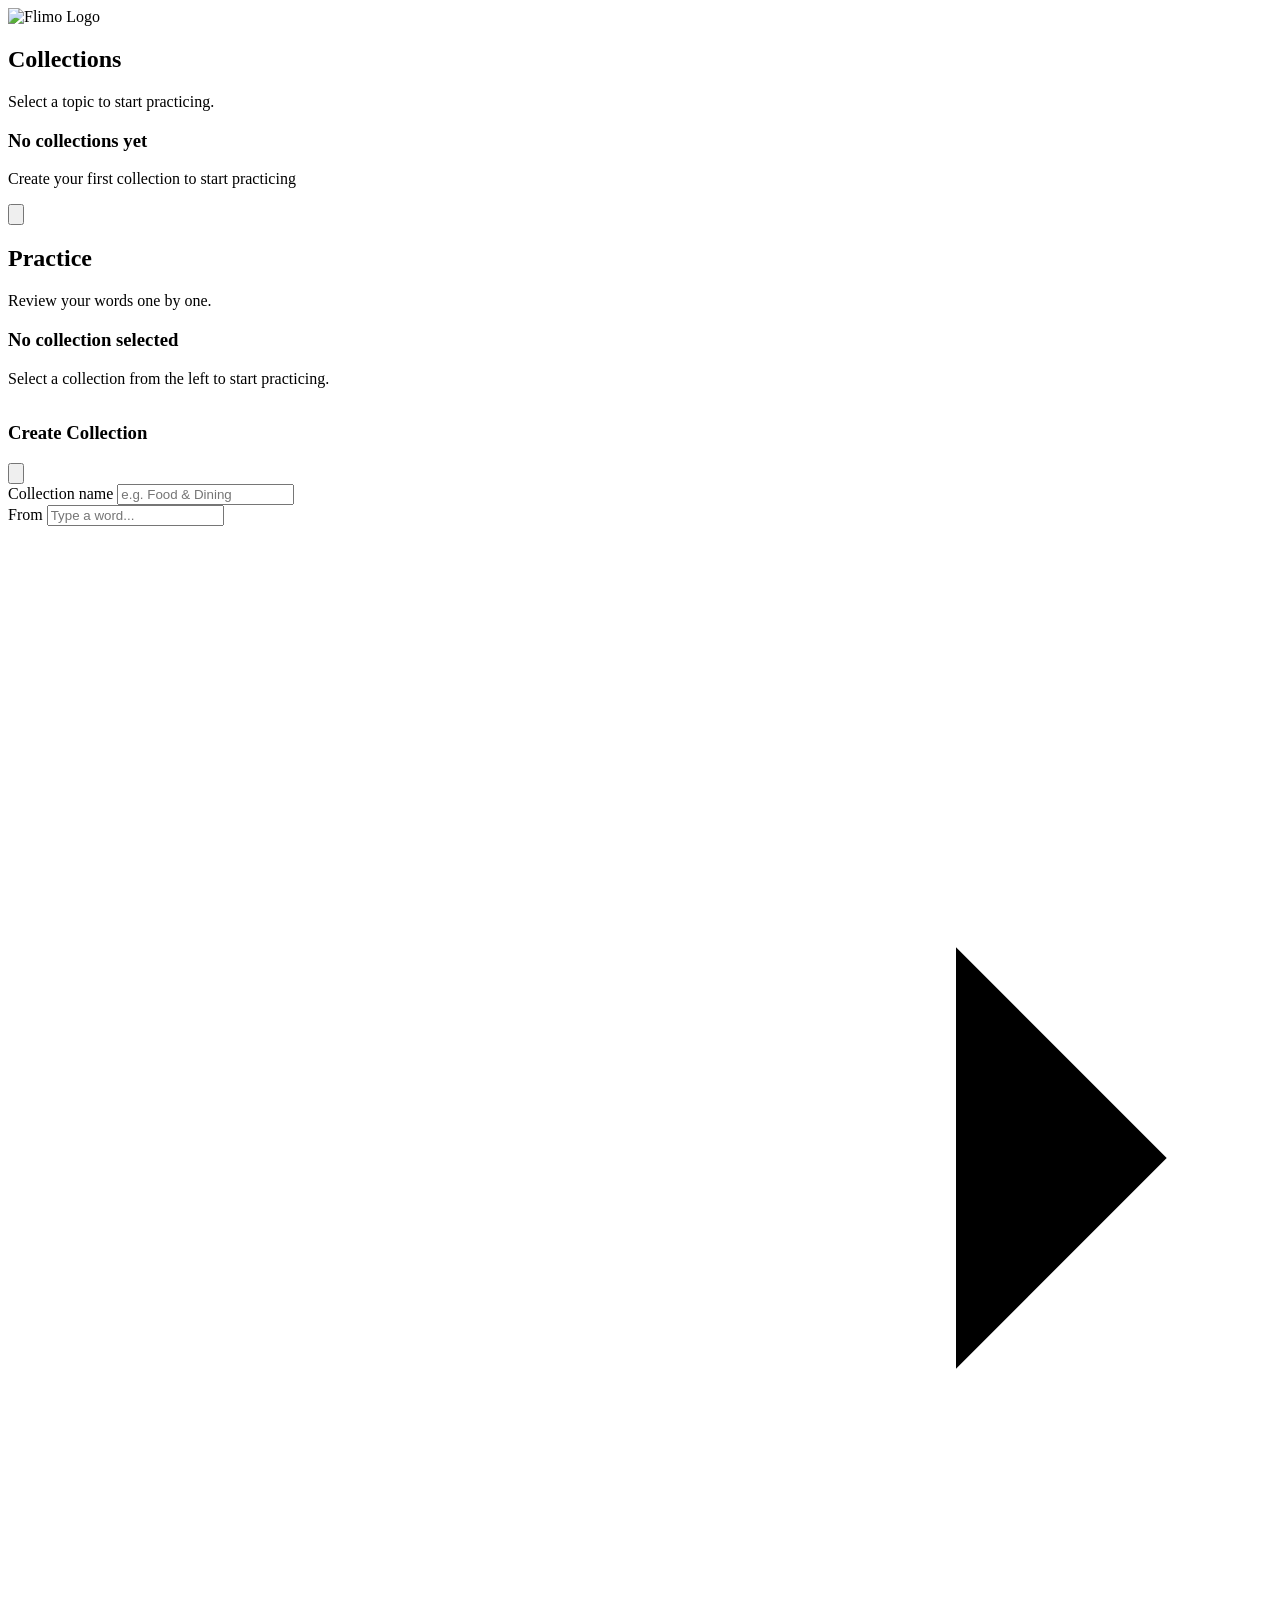
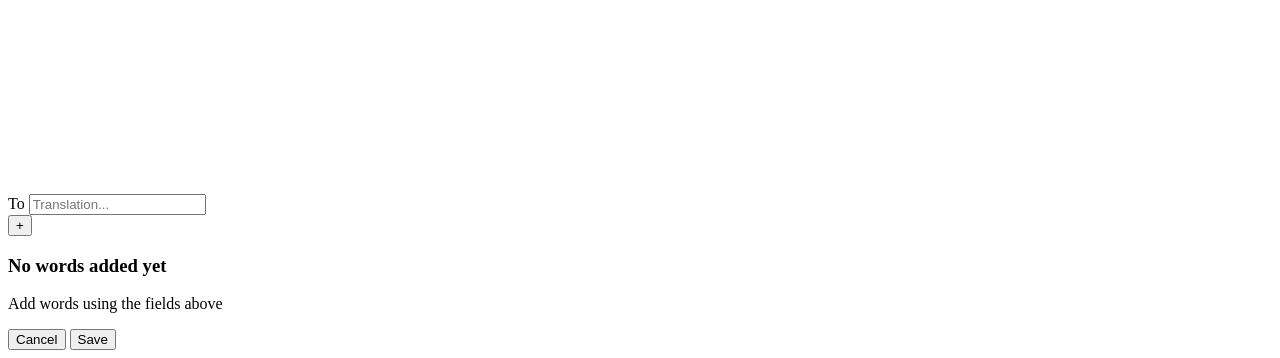
==== app.html @ 274e7881 "feat(practice): add collection progress practice modes" ====
<!DOCTYPE html>
<html lang="en">
<head>
    <meta charset="UTF-8">
    <meta name="viewport" content="width=device-width, initial-scale=1.0">
    <link href="https://fonts.googleapis.com/css2?family=Comfortaa:wght@300..700&family=Fredoka:wght@300..700&display=swap" rel="stylesheet">
    <link rel="stylesheet" href="./src/css/core/base.css">
    <link rel="stylesheet" href="./src/css/pages/app.css">
    <link rel="stylesheet" href="./src/css/components/modal.css">
    <link rel="stylesheet" href="./src/css/components/words.css">
    <link rel="stylesheet" href="./src/css/components/confirm.css">
    <link rel="stylesheet" href="./src/css/components/collectionItem.css">
    <link rel="stylesheet" href="./src/css/components/flashcard.css">
    <title>Flimo App</title>
</head>
<body>
    <header class="app-header">
        <img src="./assets/images/flimo-logo.svg" alt="Flimo Logo" class="logo">
    </header>

    <main class="app">
        <!-- Collections Panel -->
        <section class="collections-panel">
            <div class="collections-header">
                <h2 class="collections-title">Collections</h2>
                <p class="collections-subtitle">Select a topic to start practicing.</p>
            </div>

            <div class="collections-list is-empty">
                <div class="empty-state">
                    <h3 class="empty-title">No collections yet</h3>
                    <p class="empty-subtitle">Create your first collection to start practicing</p>
                </div>
            </div>

            <button id="open-modal-btn" class="add-collection-btn" type="button">
                <svg 
                    xmlns="http://www.w3.org/2000/svg" 
                    viewBox="0 0 24 24">
                    <path d="M5 12h14"/>
                    <path d="M12 5v14"/>
                </svg>
            </button>
        </section>

        <section class="practice-panel">
            <div class="practice-header">
                <h2 class="practice-title">Practice</h2>
                <p class="practice-subtitle">Review your words one by one.</p>
            </div>

            <div class="practice-body">
                <div class="practice-empty">
                    <h3 class="practice-empty-title">No collection selected</h3>
                    <p class="practice-empty-subtitle">
                        Select a collection from the left to start practicing.
                    </p>
                </div>

                <div class="practice-progress is-hidden">
                    <h3 class="practice-progress__title"></h3>

                    <div class="practice-stats">
                        <button
                            id="practice-all-btn"
                            class="practice-stat is-active"
                            type="button"
                        >
                            <span class="practice-stat__label">All Words</span>
                            <span
                                id="all-words-count"
                                class="practice-stat__count"
                            >
                                0
                            </span>
                        </button>

                        <button
                            id="practice-known-btn"
                            class="practice-stat"
                            type="button"
                        >
                            <span class="practice-stat__label">Known</span>
                            <span
                                id="known-words-count"
                                class="practice-stat__count"
                            >
                                0
                            </span>
                        </button>

                        <button
                            id="practice-unknown-btn"
                            class="practice-stat"
                            type="button"
                        >
                            <span class="practice-stat__label">Unknown</span>
                            <span
                                id="unknown-words-count"
                                class="practice-stat__count"
                            >
                                0
                            </span>
                        </button>
                    </div>
                </div>

                <div class="flashcard-area"></div>

                <div class="practice-actions is-hidden">
                    <button
                        id="unknown-btn"
                        class="practice-action-btn practice-action-btn--unknown"
                        type="button"
                    >
                        <span>Don't know</span>
                    </button>

                    <button
                        id="known-btn"
                        class="practice-action-btn practice-action-btn--known"
                        type="button"
                    >
                        <span>Know</span>
                    </button>
                </div>
            </div>
        </section>
    </main>

    <!-- Modal -->
     <div id="create-collection-modal" class="modal-overlay is-hidden">
        <div class="modal">
            <div class="modal-header">
                <h3 class="modal-title">Create Collection</h3>
                <button id="close-modal-btn" class="modal-close" type="button" aria-label="Close">
                    <svg 
                        xmlns="http://www.w3.org/2000/svg" 
                        viewBox="0 0 24 24">
                        <path d="M18 6 6 18"/>
                        <path d="m6 6 12 12"/>
                    </svg>
                </button>
            </div>

            <div class="modal-body">
                <label class="field">
                    <span class="field-label">Collection name</span>
                    <input id="collection-name-input" class="field-input" type="text" placeholder="e.g. Food & Dining">
                </label>

                <div class="word-row">
                    <div class="word-field">
                        <span class="word-lang">From</span>
                        <input id="word-from-input" class="word-input" type="text" placeholder="Type a word...">
                    </div>

                    <span class="word-arrow">
                        <svg 
                            xmlns="http://www.w3.org/2000/svg" 
                            viewBox="0 0 24 24" 
                            class="lucide lucide-move-right-icon lucide-move-right">
                            <path d="M18 8L22 12L18 16"/>
                            <path d="M2 12H22"/>
                        </svg>
                    </span>

                    <div class="word-field">
                        <span class="word-lang">To</span>
                        <input id="word-to-input" class="word-input" type="text" placeholder="Translation...">
                    </div>

                    <button id="word-add-btn" class="word-add" type="button" aria-label="Add word">+</button>
                </div>

                <div id="words-area-id" class="words-area is-empty">
                    <div class="words-empty">
                        <h3 class="words-empty-title">No words added yet</h3>
                        <p class="words-empty-subtitle">Add words using the fields above</p>
                    </div>
                </div>
            </div>

            <div class="modal-footer">
                <button id="cancel-modal-btn" class="modal-footer-btn modal-footer-btn--cancel" type="button">Cancel</button>
                <button id="save-collection-btn" class="modal-footer-btn modal-footer-btn--save" type="button">Save</button>
            </div>
        </div>
     </div>
     <script type="module" src="./src/js/app.js"></script>
</body>
</html>
---- src/css/components/flashcard.css ----
.flashcard-area {
  display: flex;
  align-items: center;
  justify-content: center;

  perspective: 1000px;
}

.flashcard {
  width: 360px;
  height: 220px;

  padding: 0;
  border: none;
  background: transparent;

  cursor: pointer;
  perspective: 1000px;
}

.flashcard__inner {
  position: relative;

  width: 100%;
  height: 100%;

  transition: transform 0.5s ease;
  transform-style: preserve-3d;
}

.flashcard.is-flipped .flashcard__inner {
  transform: rotateY(180deg);
}

.flashcard__face {
  position: absolute;
  inset: 0;

  display: flex;
  align-items: center;
  justify-content: center;

  border: 2px solid rgba(15, 28, 48, 0.08);
  border-radius: 24px;

  background-color: #ffffff;
  box-shadow: 0 16px 32px rgba(15, 28, 48, 0.08);

  backface-visibility: hidden;
  -webkit-backface-visibility: hidden;
}

.flashcard__back {
  transform: rotateY(180deg);
}

.flashcard__word {
  font-family: "Fredoka", sans-serif;
  font-size: 32px;
  font-weight: 500;
  color: #0f1c30;
}

.practice-actions {
  margin-top: 32px;

  display: flex;
  align-items: center;
  justify-content: center;
  gap: 16px;
}

.practice-actions.is-hidden {
  display: none;
}

.practice-action-btn {
  min-width: 120px;
  height: 44px;
  padding: 0 20px;

  border-radius: 14px;
  border: 1px solid rgba(15, 28, 48, 0.08);

  font-family: "Comfortaa", sans-serif;
  font-size: 13px;
  font-weight: 600;

  cursor: pointer;
  transition: all 0.2s ease;
}

.practice-action-btn--unknown {
  background-color: #ffffff;
  color: #0f1c30;
}

.practice-action-btn--known {
  background-color: #0f1c30;
  color: #ffffff;
}

.practice-action-btn:hover {
  transform: translateY(-2px);
}

.practice-progress {
  width: 100%;
  margin-bottom: 28px;
}

.practice-progress.is-hidden {
  display: none;
}

.practice-progress__title {
  margin-bottom: 16px;

  font-family: "Fredoka", sans-serif;
  font-size: 24px;
  font-weight: 600;
  color: #0f1c30;
  text-align: center;
}

.practice-stats {
  display: flex;
  justify-content: center;
  gap: 12px;
}

.practice-stat {
  min-width: 110px;
  padding: 12px 16px;

  display: flex;
  flex-direction: column;
  align-items: center;
  gap: 5px;

  border: 1px solid rgba(15, 28, 48, 0.08);
  border-radius: 14px;
  background-color: #ffffff;
}

.practice-stat__label {
  font-family: "Comfortaa", sans-serif;
  font-size: 11px;
  color: #8e9eb4;
}

.practice-stat__count {
  font-family: "Fredoka", sans-serif;
  font-size: 20px;
  font-weight: 600;
  color: #0f1c30;
}
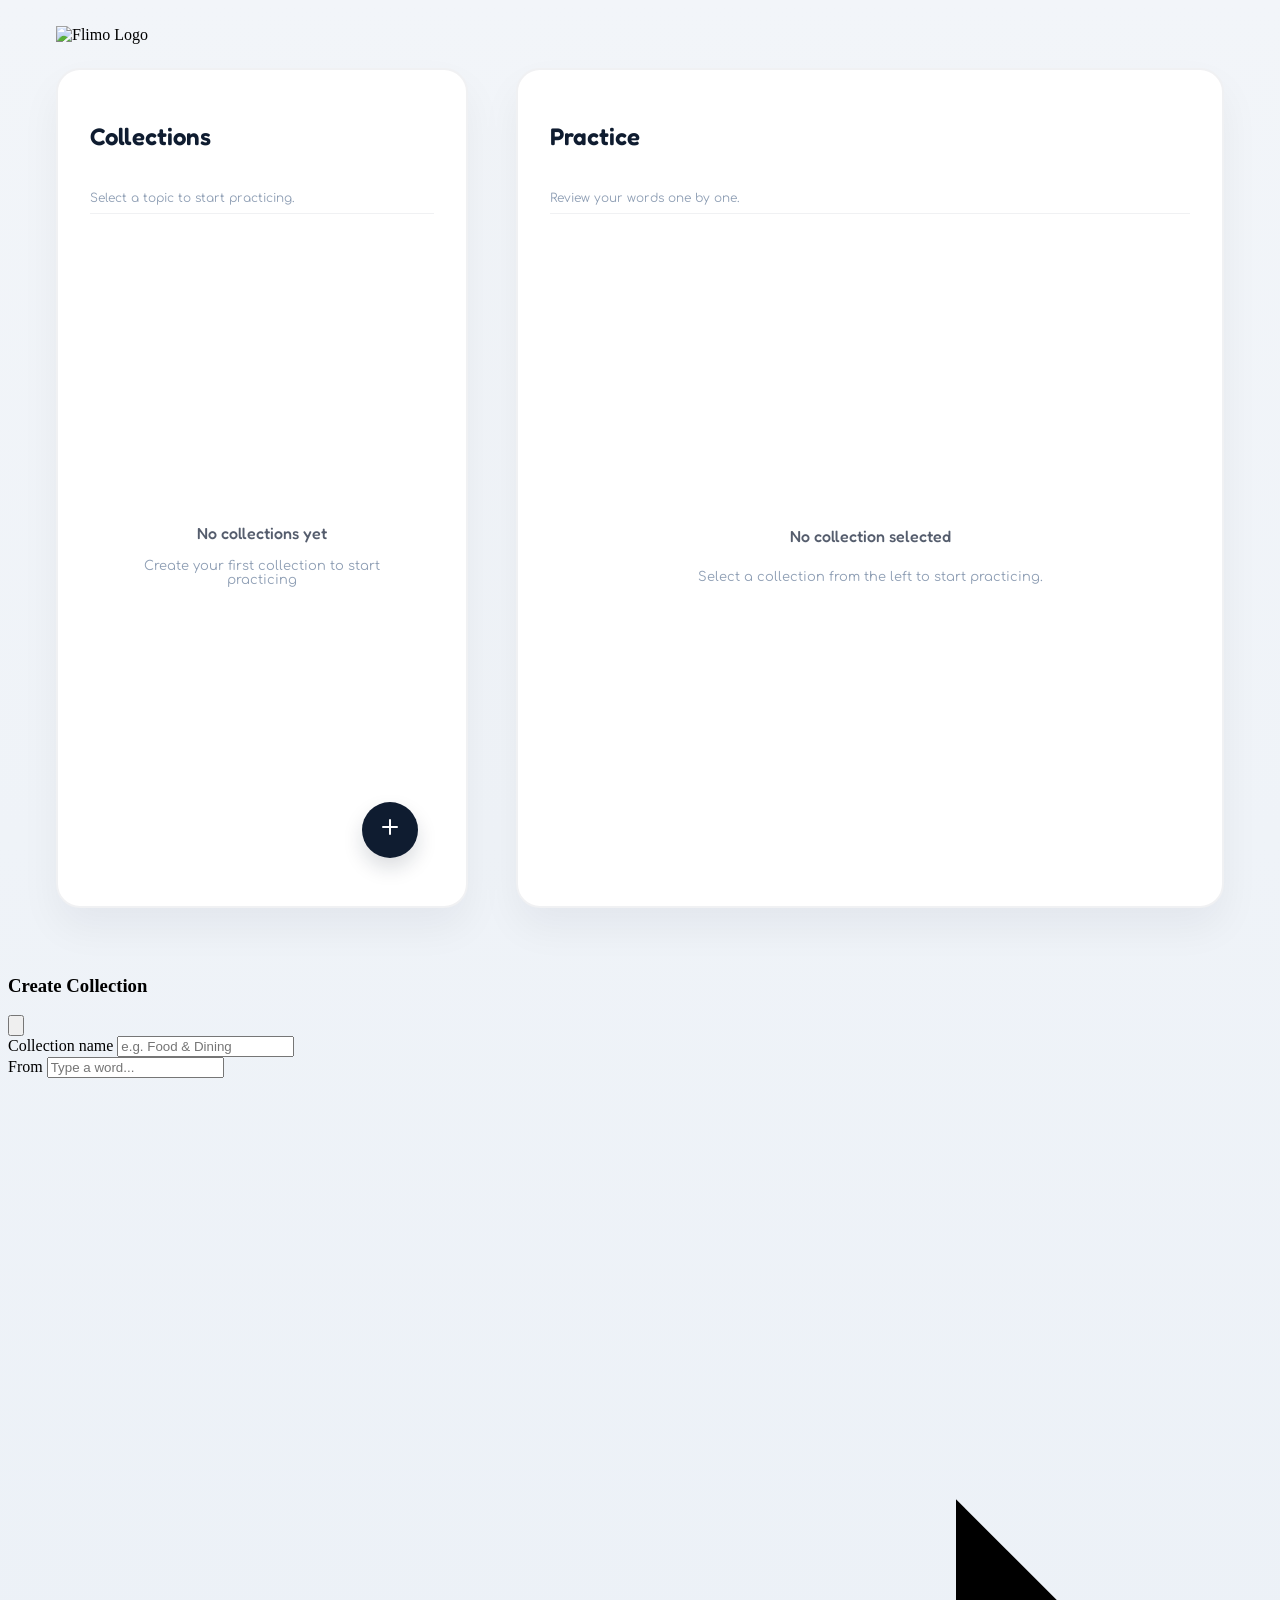
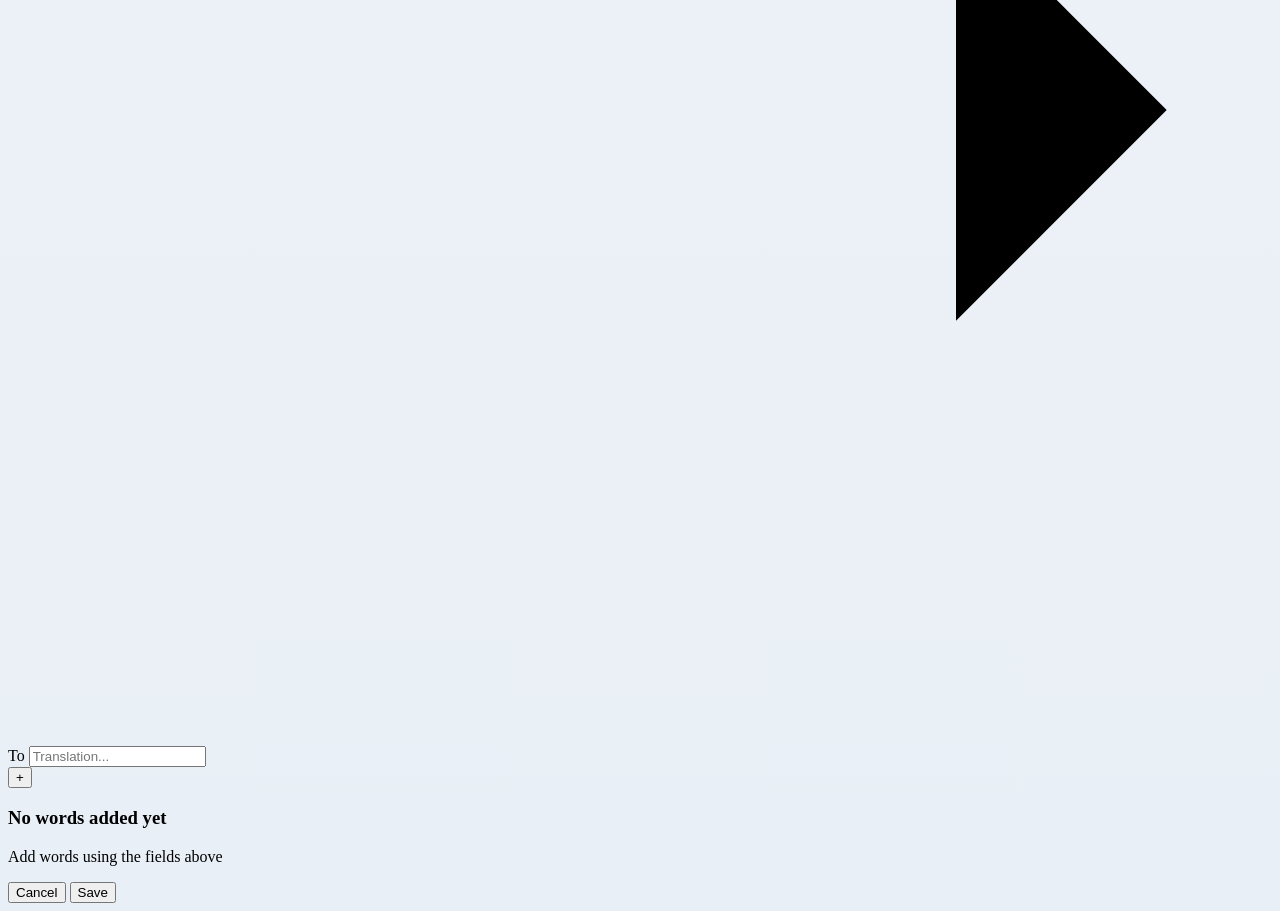
==== commit 743d2393: "feat(practice): add collection progress reset" ====
--- a/app.html
+++ b/app.html
@@ -103,6 +103,14 @@
                             </span>
                         </button>
                     </div>
+
+                    <button
+                        id="reset-progress-btn"
+                        class="practice-reset-btn"
+                        type="button"
+                    >
+                        Reset progress
+                    </button>
                 </div>
 
                 <div class="flashcard-area"></div>
--- a/src/css/pages/app.css
+++ b/src/css/pages/app.css
@@ -0,0 +1,181 @@
+body {
+  background: linear-gradient(
+    180deg,
+    #f2f5f9 0%,
+    #e9eff6 100%
+  );
+}
+
+.app-header {
+  height: 60px;
+
+  display: flex;
+  align-items: center;
+  padding-left: 48px;
+}
+
+.logo {
+  height: 24px;
+}
+
+.app {
+  height: calc(100vh - 60px);
+  display: flex;
+  padding: 0 48px 48px 48px;
+  gap: 48px;
+}
+
+.collections-panel,
+.practice-panel {
+  border-radius: 24px;
+  background-color: #ffffff;
+
+  border: 2px solid rgba(15, 28, 48, 0.06);
+  box-shadow: 0 20px 40px rgba(15, 28, 48, 0.05);
+
+  padding: 32px;
+  display: flex;
+  flex-direction: column;
+}
+
+.collections-panel {
+  width: 35%;
+  position: relative;
+}
+
+.collections-header,
+.practice-header {
+  display: flex;
+  flex-direction: column;
+  gap: 8px;
+}
+
+.collections-title,
+.practice-title {
+  font-family: "Fredoka", sans-serif;
+  font-size: 24px;
+  font-weight: 600;
+  color: #0f1c30;
+}
+
+.collections-subtitle,
+.practice-subtitle {
+  padding: 0 0 8px 0;
+  font-family: "Comfortaa", sans-serif;
+  font-size: 12px;
+  color: #8e9eb4;
+  border-bottom: 1px solid rgba(15, 28, 48, 0.06);
+}
+
+.collections-list {
+  margin-top: 8px;
+  flex: 1;
+  overflow-y: auto;
+
+  display: flex;
+  flex-direction: column;
+}
+
+/* Liste boşken */
+.collections-list.is-empty {
+  justify-content: center;
+  align-items: center;
+  text-align: center;
+}
+
+/* Liste doluyken */
+.collections-list:not(.is-empty) {
+  justify-content: flex-start;
+  align-items: stretch;
+  gap: 8px;
+}
+
+.empty-state {
+  max-width: 240px;
+}
+
+.empty-title,
+.practice-empty-title {
+  font-family: "Fredoka", sans-serif;
+  font-size: 16px;
+  font-weight: 500;
+  color: #555d6d;
+}
+
+.empty-subtitle,
+.practice-empty-subtitle {
+  margin-top: 8px;
+  font-family: "Comfortaa", sans-serif;
+  font-size: 13px;
+  color: #8e9eb4;
+}
+
+.add-collection-btn {
+  position: absolute;
+  bottom: 48px;
+  right: 48px;
+
+  width: 56px;
+  height: 56px;
+
+  border-radius: 50%;
+  border: none;
+
+  background-color: #0f1c30;
+
+  font-size: 28px;
+  font-weight: 600;
+
+  cursor: pointer;
+  transition: all 0.2s ease;
+
+  box-shadow: 0 10px 20px rgba(15, 28, 48, 0.15);
+}
+
+.add-collection-btn:hover {
+  transform: translateY(-3px);
+  background-color: #16253f;
+}
+
+.add-collection-btn svg {
+  width: 24px;
+  height: 24px;
+  fill: none;
+  color: white;
+  stroke: currentColor;
+  stroke-width: 2;
+  stroke-linecap: round;
+  stroke-linejoin: round;
+}
+
+/* Practice Panel */
+.practice-panel {
+  width: 65%;
+}
+
+.practice-body {
+  margin-top: 8px;
+  flex: 1;
+
+  display: flex;
+  flex-direction: column;
+  justify-content: center;
+  align-items: center;
+}
+
+.practice-empty {
+  width: 100%;
+  flex: 1;
+
+  display: flex;
+  flex-direction: column;
+  align-items: center;
+  justify-content: center;
+
+  text-align: center;
+  max-width: none;
+}
+
+.practice-empty:not([style*="display: none"]) ~ .flashcard-area {
+  display: none;
+}
--- a/src/css/components/flashcard.css
+++ b/src/css/components/flashcard.css
@@ -1,4 +1,8 @@
 .flashcard-area {
+  width: 100%;
+  flex: 1;
+  min-height: 0;
+
   display: flex;
   align-items: center;
   justify-content: center;
@@ -62,7 +66,8 @@
 }
 
 .practice-actions {
-  margin-top: 32px;
+  height: 76px;
+  flex-shrink: 0;
 
   display: flex;
   align-items: center;
@@ -106,7 +111,8 @@
 
 .practice-progress {
   width: 100%;
-  margin-bottom: 28px;
+  flex-shrink: 0;
+  margin-top: 24px;
 }
 
 .practice-progress.is-hidden {
@@ -154,4 +160,38 @@
   font-size: 20px;
   font-weight: 600;
   color: #0f1c30;
+}
+
+.practice-empty-set {
+  font-family: "Comfortaa", sans-serif;
+  font-size: 14px;
+  color: #8e9eb4;
+  text-align: center;
+}
+
+.practice-reset-btn {
+  display: block;
+
+  margin: 12px auto 0;
+  padding: 6px 10px;
+
+  border: none;
+  background: transparent;
+
+  font-family: "Comfortaa", sans-serif;
+  font-size: 11px;
+  font-weight: 500;
+  color: #8e9eb4;
+
+  cursor: pointer;
+  transition: color 0.2s ease;
+}
+
+.practice-reset-btn:hover {
+  color: #0f1c30;
+}
+
+.practice-reset-btn:disabled {
+  opacity: 0.4;
+  cursor: default;
 }
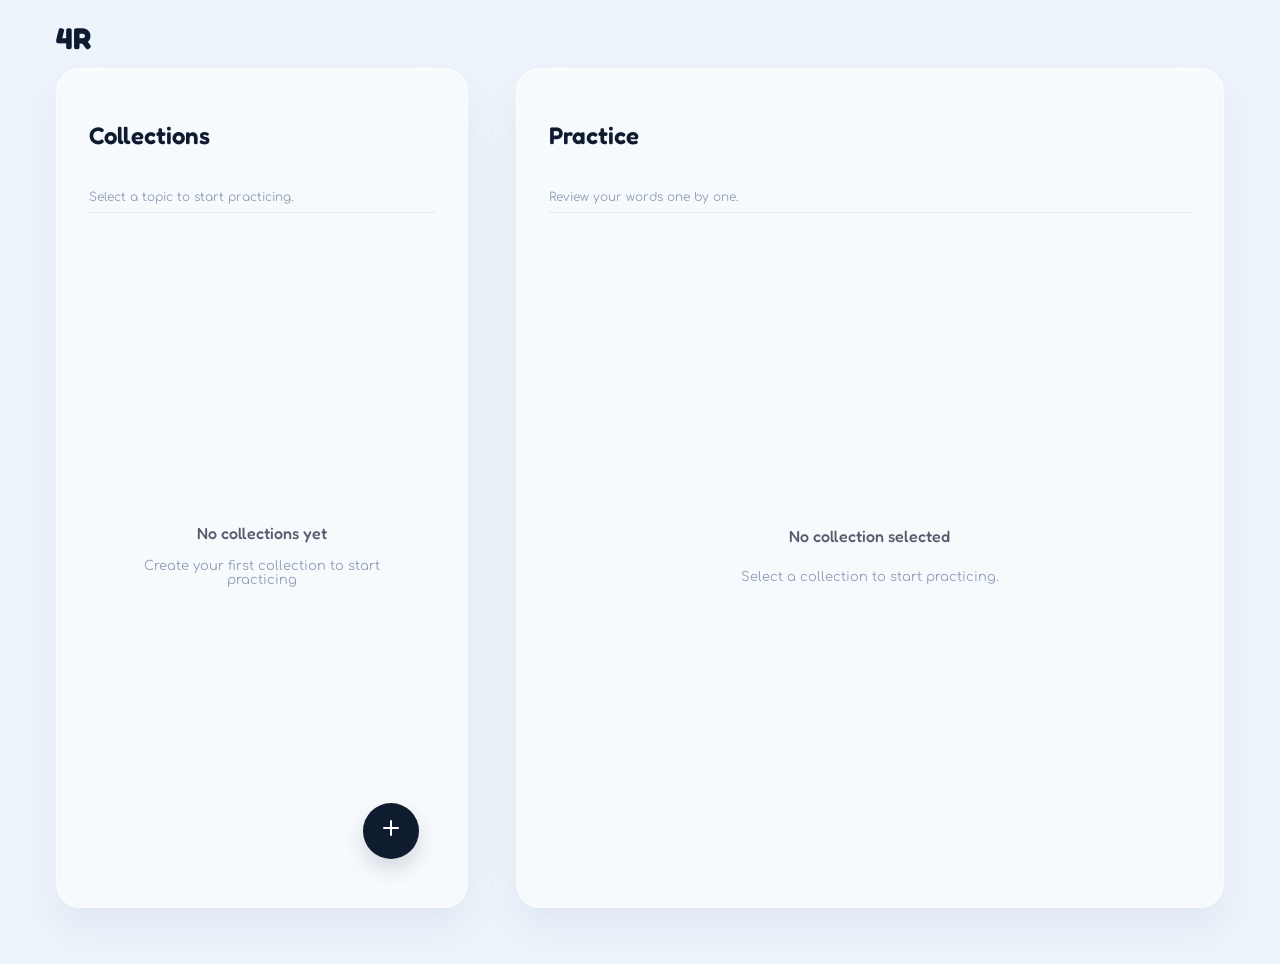
==== commit adaf2d6a: "feat(app): update branding to 4r" ====
--- a/app.html
+++ b/app.html
@@ -11,11 +11,13 @@
     <link rel="stylesheet" href="./src/css/components/confirm.css">
     <link rel="stylesheet" href="./src/css/components/collectionItem.css">
     <link rel="stylesheet" href="./src/css/components/flashcard.css">
-    <title>Flimo App</title>
+    <title>4R | Practice</title>
 </head>
 <body>
     <header class="app-header">
-        <img src="./assets/images/flimo-logo.svg" alt="Flimo Logo" class="logo">
+        <a href="./index.html" class="brand" aria-label="4R home">
+            4R
+        </a>
     </header>
 
     <main class="app">
@@ -43,17 +45,20 @@
             </button>
         </section>
 
-        <section class="practice-panel">
+        <section class="practice-panel is-mobile-active">
             <div class="practice-header">
                 <h2 class="practice-title">Practice</h2>
                 <p class="practice-subtitle">Review your words one by one.</p>
             </div>
 
             <div class="practice-body">
+                <div id="collection-controls-host" class="collection-controls-host is-hidden">
+                </div>
+
                 <div class="practice-empty">
                     <h3 class="practice-empty-title">No collection selected</h3>
                     <p class="practice-empty-subtitle">
-                        Select a collection from the left to start practicing.
+                        Select a collection to start practicing.
                     </p>
                 </div>
 
@@ -66,7 +71,7 @@
                             class="practice-stat is-active"
                             type="button"
                         >
-                            <span class="practice-stat__label">All Words</span>
+                            <span class="practice-stat__label">Words</span>
                             <span
                                 id="all-words-count"
                                 class="practice-stat__count"
@@ -103,14 +108,6 @@
                             </span>
                         </button>
                     </div>
-
-                    <button
-                        id="reset-progress-btn"
-                        class="practice-reset-btn"
-                        type="button"
-                    >
-                        Reset progress
-                    </button>
                 </div>
 
                 <div class="flashcard-area"></div>
@@ -135,6 +132,32 @@
             </div>
         </section>
     </main>
+
+    <nav class="mobile-nav" aria-label="Mobile navigation">
+        <button
+            id="mobile-practice-btn"
+            class="mobile-nav__btn is-active"
+            type="button"
+        >
+            <span class="mobile-nav__label">Practice</span>
+        </button>
+
+        <button
+            id="mobile-collections-btn"
+            class="mobile-nav__btn"
+            type="button"
+        >
+            <span class="mobile-nav__label">Collections</span>
+        </button>
+
+        <button
+            id="mobile-new-btn"
+            class="mobile-nav__btn mobile-nav__btn--new"
+            type="button"
+        >
+            <span class="mobile-nav__label">New</span>
+        </button>
+    </nav>
 
     <!-- Modal -->
      <div id="create-collection-modal" class="modal-overlay is-hidden">
@@ -154,13 +177,13 @@
             <div class="modal-body">
                 <label class="field">
                     <span class="field-label">Collection name</span>
-                    <input id="collection-name-input" class="field-input" type="text" placeholder="e.g. Food & Dining">
+                    <input id="collection-name-input" class="field-input" type="text" maxlength="32" placeholder="e.g. Food & Dining">
                 </label>
 
                 <div class="word-row">
                     <div class="word-field">
                         <span class="word-lang">From</span>
-                        <input id="word-from-input" class="word-input" type="text" placeholder="Type a word...">
+                        <input id="word-from-input" class="word-input" type="text" maxlength="60" placeholder="Type a word...">
                     </div>
 
                     <span class="word-arrow">
@@ -175,7 +198,7 @@
 
                     <div class="word-field">
                         <span class="word-lang">To</span>
-                        <input id="word-to-input" class="word-input" type="text" placeholder="Translation...">
+                        <input id="word-to-input" class="word-input" type="text" maxlength="60" placeholder="Translation...">
                     </div>
 
                     <button id="word-add-btn" class="word-add" type="button" aria-label="Add word">+</button>
--- a/src/css/pages/app.css
+++ b/src/css/pages/app.css
@@ -1,9 +1,9 @@
 body {
-  background: linear-gradient(
-    180deg,
-    #f2f5f9 0%,
-    #e9eff6 100%
-  );
+  background-color: #eef4fb;
+  background-repeat: no-repeat;
+  background-position: center;
+  background-size: cover;
+  background-attachment: fixed;
 }
 
 .app-header {
@@ -14,8 +14,14 @@
   padding-left: 48px;
 }
 
-.logo {
-  height: 24px;
+.brand {
+  font-family: "Fredoka", sans-serif;
+  font-size: 30px;
+  font-weight: 700;
+  line-height: 1;
+
+  color: #0f1c30;
+  text-decoration: none;
 }
 
 .app {
@@ -28,10 +34,16 @@
 .collections-panel,
 .practice-panel {
   border-radius: 24px;
-  background-color: #ffffff;
-
-  border: 2px solid rgba(15, 28, 48, 0.06);
-  box-shadow: 0 20px 40px rgba(15, 28, 48, 0.05);
+
+  background: rgba(255, 255, 255, 0.52);
+  backdrop-filter: blur(18px);
+  -webkit-backdrop-filter: blur(18px);
+
+  border: 1px solid rgba(255, 255, 255, 0.55);
+
+  box-shadow:
+    0 20px 40px rgba(49, 83, 140, 0.08),
+    inset 0 1px 0 rgba(255, 255, 255, 0.45);
 
   padding: 32px;
   display: flex;
@@ -64,7 +76,7 @@
   font-family: "Comfortaa", sans-serif;
   font-size: 12px;
   color: #8e9eb4;
-  border-bottom: 1px solid rgba(15, 28, 48, 0.06);
+  border-bottom: 1px solid rgba(120, 150, 210, 0.16);
 }
 
 .collections-list {
@@ -157,6 +169,7 @@
   margin-top: 8px;
   flex: 1;
 
+  position: relative;
   display: flex;
   flex-direction: column;
   justify-content: center;
@@ -178,4 +191,204 @@
 
 .practice-empty:not([style*="display: none"]) ~ .flashcard-area {
   display: none;
+}
+
+.collection-controls-host {
+  position: absolute;
+  top: 8px;
+  right: 0;
+  z-index: 10;
+}
+
+.collection-controls-host.is-hidden {
+  display: none;
+}
+
+/* Mobile Navigation */
+.mobile-nav {
+  display: none;
+}
+
+@media (max-width: 900px) {
+  .app-header {
+    padding-left: 16px;
+  }
+
+  .app {
+    width: 100%;
+    height: calc(100dvh - 60px);
+    min-height: 0;
+
+    padding: 0 16px calc(88px + env(safe-area-inset-bottom));
+    gap: 0;
+
+    overflow: hidden;
+  }
+
+  .brand {
+    font-size: 28px;
+  }
+
+  .collections-panel,
+  .practice-panel {
+    width: 100%;
+    height: 100%;
+    min-height: 0;
+
+    padding: 24px;
+    border-radius: 20px;
+
+    display: none;
+    overflow: hidden;
+  }
+
+  .collections-panel.is-mobile-active,
+  .practice-panel.is-mobile-active {
+    display: flex;
+  }
+
+  .add-collection-btn {
+    display: none;
+  }
+
+  .mobile-nav {
+    position: fixed;
+
+    left: 16px;
+    right: 16px;
+    bottom: calc(12px + env(safe-area-inset-bottom));
+
+    z-index: 100;
+
+    height: 64px;
+    padding: 8px;
+
+    display: flex;
+    align-items: center;
+    gap: 8px;
+
+    border: 1px solid rgba(15, 28, 48, 0.08);
+    border-radius: 20px;
+
+    background-color: #ffffff;
+    box-shadow: 0 12px 32px rgba(15, 28, 48, 0.12);
+  }
+
+  .mobile-nav__btn {
+    flex: 1;
+    height: 100%;
+
+    display: flex;
+    align-items: center;
+    justify-content: center;
+
+    border: none;
+    border-radius: 14px;
+    background: transparent;
+
+    font-family: "Comfortaa", sans-serif;
+    font-size: 11px;
+    font-weight: 600;
+    color: #8e9eb4;
+
+    cursor: pointer;
+    transition: all 0.2s ease;
+  }
+
+  .mobile-nav__btn.is-active {
+    background-color: #eef2f7;
+    color: #0f1c30;
+  }
+
+  .mobile-nav__btn--new {
+    background-color: #0f1c30;
+    color: #ffffff;
+  }
+
+  .mobile-nav__btn--new:hover {
+    background-color: #16253f;
+  }
+
+  .collections-panel {
+    height: 100%;
+    min-height: 0;
+  }
+
+  .collections-header {
+    flex-shrink: 0;
+  }
+
+  .collections-list {
+    min-height: 0;
+    margin-top: 12px;
+
+    overflow-y: auto;
+    overflow-x: hidden;
+
+    padding-right: 4px;
+  }
+
+  .collections-list:not(.is-empty) {
+    padding-bottom: 8px;
+  }
+
+  .collections-list::-webkit-scrollbar {
+    width: 5px;
+  }
+
+  .collections-list::-webkit-scrollbar-thumb {
+    background-color: rgba(15, 28, 48, 0.12);
+    border-radius: 999px;
+  }
+
+  .practice-panel {
+    height: 100%;
+    min-height: 0;
+  }
+
+  .practice-body {
+    min-height: 0;
+    overflow: hidden;
+  }
+
+  .collection-controls-host {
+    top: 0;
+    right: 0;
+  }
+
+  .collection-controls {
+    gap: 6px;
+  }
+
+  .collection-control-btn {
+    width: 34px;
+    height: 34px;
+    border-radius: 10px;
+  }
+
+  .collection-control-btn__icon {
+    width: 16px;
+    height: 16px;
+  }
+}
+
+@media (max-width: 480px) {
+  .brand {
+    font-size: 26px;
+  }
+
+  .collections-panel,
+  .practice-panel {
+    padding: 20px;
+  }
+
+  .collections-title,
+  .practice-title {
+    font-size: 22px;
+  }
+
+  .collections-subtitle,
+  .practice-subtitle {
+    line-height: 1.4;
+  }
 }
--- a/src/css/components/modal.css
+++ b/src/css/components/modal.css
@@ -0,0 +1,307 @@
+.modal-overlay {
+    position: fixed;
+    inset: 0;
+    background: rgba(15, 28, 48, 0.35);
+    backdrop-filter: blur(6px);
+
+    display: flex;
+    align-items: center;
+    justify-content: center;
+    padding: 48px;
+    z-index: 999;
+}
+
+.modal {
+    width: min(720px, 100%);
+    padding: 24px 32px;
+    background-color: #FFFFFF;
+    border-radius: 24px;
+    border: 2px solid rgba(15, 28, 48, 0.06);
+    box-shadow: 0 20px 60px rgba(15, 28, 48, 0.18);
+    overflow: hidden;
+}
+
+/* Modal Header */
+.modal-header {
+    display: flex;
+    align-items: center;
+    justify-content: space-between;
+    border-bottom: 1px solid rgba(15, 28, 48, 0.06);
+}
+
+.modal-title {
+    font-family: 'Fredoka', sans-serif;
+    font-size: 24px;
+    font-weight: 600;
+    color: #0F1C30;
+}
+
+.modal-close {
+    width: 40px;
+    height: 40px;
+    border: none;
+    background: transparent;
+    cursor: pointer;
+}
+
+.modal-close svg{
+    width: 20px;
+    height: 20px;
+    color: #0F1C30;
+    fill: none;
+    stroke: currentColor;
+    stroke-width: 2;
+    stroke-linecap: round;
+    stroke-linejoin: round;
+}
+
+/* Modal Body */
+.modal-body {
+    padding: 24px 0 24px 0;
+    display: flex;
+    flex-direction: column;
+    gap: 16px;
+}
+
+.field {
+    display: flex;
+    flex-direction: column;
+    gap: 8px;
+}
+
+.field-label {
+    font-family: 'Comfortaa', sans-serif;
+    font-size: 12px;
+    color: #555d6d;
+}
+
+.field-input {
+    height: 44px;
+    padding: 0 14px;
+    border-radius: 14px;
+    border: 2px solid rgba(15, 28, 48, 0.08);
+    background: #F6F8FB;
+    outline: none;
+
+    font-family: 'Comfortaa', sans-serif;
+    font-size: 14px;
+    color: #0F1C30;
+}
+
+.field-input:focus {
+    border-color: rgba(15, 28, 48, 0.18);
+    background: #ffffff;
+}
+
+.word-row {
+    display: grid;
+    grid-template-columns: 1fr auto 1fr auto;
+    gap: 12px;
+    align-items: center;
+}
+
+.word-field {
+    height: 48px;
+    border-radius: 14px;
+    border: 2px solid rgba(15, 28, 48, 0.08);
+    background: #FFFFFF;
+    display: flex;
+    align-items: center;
+    overflow: hidden;
+}
+
+.word-lang {
+    padding: 0 12px;
+    font-family: 'Comfortaa', sans-serif;
+    font-size: 12px;
+    color: #8E9EB4;
+    border-right: 1px solid rgba(15, 28, 48, 0.06);
+}
+
+.word-input {
+    width: 100%;
+    height: 100%;
+    border: none;
+    outline: none;
+    padding: 0 12px;
+
+    font-family: 'Comfortaa', sans-serif;
+    font-size: 14px;
+    color: #0F1C30;
+}
+
+.word-arrow {
+    width: 18px;
+    height: 18px;
+    color: #8E9EB4;
+    fill: none;
+    stroke: currentColor;
+    stroke-width: 2;
+    stroke-linecap: round;
+    stroke-linejoin: round;
+}
+
+.word-add {
+  width: 48px;
+  height: 48px;
+  border-radius: 14px;
+  border: none;
+  cursor: pointer;
+
+  background: #0F1C30;
+  color: #ffffff;
+  font-size: 22px;
+  font-weight: 600;
+}
+
+.words-area {
+    height: 220px;
+    border-radius: 14px;
+    border: 2px solid rgba(15, 28, 48, 0.06);
+    background: #F6F8FB;
+    overflow: auto;
+
+    display: flex;
+}
+
+.words-area.is-empty {
+    align-items: center;
+    justify-content: center;
+    text-align: center;
+}
+
+.words-area:not(.is-empty) {
+  flex-direction: column;
+  gap: 12px;
+}
+
+.words-empty-title {
+    font-family: 'Fredoka', sans-serif;
+    font-size: 16px;
+    font-weight: 500;
+    color: #555D6D;
+}
+
+.words-empty-subtitle {
+    margin-top: 8px;
+    font-family: 'Comfortaa', sans-serif;
+    font-size: 13px;
+    color: #8E9EB4;
+}
+
+/* Modal Footer */
+.modal-footer {
+    padding: 16px 0 0 0;
+    display: flex;
+    justify-content: flex-end;
+    gap: 12px;
+    border-top: 1px solid rgba(15, 28, 48, 0.06);
+}
+
+.modal-footer-btn {
+    height: 42px;
+    padding: 0 18px;
+    border-radius: 14px;
+    border: none;
+    cursor: pointer;
+
+    font-family: 'Comfortaa', sans-serif;
+    font-size: 14px;
+    font-weight: 500;
+}
+
+.modal-footer-btn--cancel {
+    background: #EEF2F7;
+    color: #0F1C30;
+}
+
+.modal-footer-btn--save {
+    background: #0F1C30;
+    color: #ffffff;
+}
+
+.modal-overlay.is-hidden {
+    display: none;
+}
+
+@media (max-width: 600px) {
+  .modal-overlay {
+    padding: 16px;
+  }
+
+  .modal {
+    width: 100%;
+    max-height: calc(100dvh - 32px);
+
+    padding: 20px;
+
+    display: flex;
+    flex-direction: column;
+
+    border-radius: 20px;
+  }
+
+  .modal-header {
+    flex-shrink: 0;
+  }
+
+  .modal-title {
+    font-size: 22px;
+  }
+
+  .modal-body {
+    min-height: 0;
+
+    padding: 20px 0;
+
+    overflow-y: auto;
+  }
+
+  .word-row {
+    grid-template-columns: 1fr;
+    gap: 10px;
+  }
+
+  .word-arrow {
+    margin: 0 auto;
+
+    transform: rotate(90deg);
+  }
+
+  .word-field {
+    width: 100%;
+  }
+
+  .word-add {
+    width: 100%;
+    height: 44px;
+
+    border-radius: 12px;
+  }
+
+  .words-area {
+    height: 180px;
+    min-height: 180px;
+    flex-shrink: 0;
+
+    overflow-y: auto;
+    overflow-x: hidden;
+    }
+
+  .modal-footer {
+    flex-shrink: 0;
+  }
+
+  .modal-footer-btn {
+    flex: 1;
+  }
+
+  .words-area::-webkit-scrollbar {
+    width: 5px;
+    }
+
+    .words-area::-webkit-scrollbar-thumb {
+    background-color: rgba(15, 28, 48, 0.12);
+    border-radius: 999px;
+    }
+}
--- a/src/css/components/words.css
+++ b/src/css/components/words.css
@@ -0,0 +1,150 @@
+.word-item {
+  width: 100%;
+  min-width: 0;
+  flex-shrink: 0;
+
+  display: grid;
+  grid-template-columns: minmax(0, 1fr) 1px minmax(0, 1fr) auto;
+  align-items: center;
+  gap: 16px;
+
+  padding: 14px 18px;
+  border-radius: 14px;
+
+  background-color: #ffffff;
+  border: 1px solid rgba(15, 28, 48, 0.08);
+
+  overflow: hidden;
+
+  transition: all 0.2s ease;
+}
+
+.word-item:hover {
+  border-color: #eec0c0;
+  box-shadow: 0 6px 16px rgba(238, 192, 192, 0.35);
+}
+
+.word-item__from,
+.word-item__to {
+  width: 100%;
+  min-width: 0;
+
+  font-family: "Comfortaa", sans-serif;
+  font-size: 14px;
+  font-weight: 500;
+  color: #0f1c30;
+
+  white-space: nowrap;
+  overflow: hidden;
+  text-overflow: ellipsis;
+}
+
+.word-item__divider {
+  width: 1px;
+  height: 24px;
+  background-color: rgba(15, 28, 48, 0.08);
+}
+
+.word-item__icons {
+  display: inline-flex;
+  gap: 10px;
+}
+
+.icon-btn {
+  width: 34px;
+  height: 34px;
+
+  border-radius: 10px;
+  border: 1px solid rgba(15, 28, 48, 0.08);
+  background-color: #ffffff;
+
+  display: inline-flex;
+  align-items: center;
+  justify-content: center;
+
+  cursor: pointer;
+  transition: all 0.2s ease;
+}
+
+.icon-btn:hover {
+  background-color: #F2F5F9;
+  border-color: rgba(15, 28, 48, 0.18);
+}
+
+.icon {
+  width: 18px;
+  height: 18px;
+
+  fill: none;
+  stroke: currentColor;
+  stroke-width: 2;
+  stroke-linecap: round;
+  stroke-linejoin: round;
+}
+
+/*Edit Mode*/
+.word-item.is-editing {
+  grid-template-columns: minmax(0, 1fr) 1px minmax(0, 1fr) auto;
+}
+
+.word-item__input {
+  width: 100%;
+  min-width: 0;
+  height: 34px;
+
+  border-radius: 10px;
+  border: 1px solid rgba(15, 28, 48, 0.10);
+  background: #ffffff;
+  padding: 0 12px;
+
+  font-family: "Comfortaa", sans-serif;
+  font-size: 14px;
+  font-weight: 500;
+  color: #0f1c30;
+
+  outline: none;
+
+  white-space: nowrap;
+  overflow-x: auto;
+}
+
+.word-item__input:focus {
+  border-color: rgba(15, 28, 48, 0.18);
+}
+
+.word-item__actions {
+  display: flex;
+  flex-shrink: 0;
+  gap: 10px;
+}
+
+.word-action-btn {
+  height: 34px;
+  padding: 0 14px;
+  border-radius: 10px;
+  border: 1px solid rgba(15, 28, 48, 0.10);
+  background: #ffffff;
+  cursor: pointer;
+
+  font-family: 'Comfortaa', sans-serif;
+  font-size: 12px;
+  font-weight: 600;
+  color: #0F1C30;
+
+  transition: all 0.2s ease;
+}
+
+.word-action-btn:hover {
+  background-color: #F2F5F9;
+  border-color: rgba(15, 28, 48, 0.18);
+}
+
+.word-action-btn--save {
+  background: #0F1C30;
+  color: #ffffff;
+  border-color: transparent;
+}
+
+.word-action-btn--save:hover {
+  background-color: #16253f;
+}
--- a/src/css/components/flashcard.css
+++ b/src/css/components/flashcard.css
@@ -30,6 +30,7 @@
 
   transition: transform 0.5s ease;
   transform-style: preserve-3d;
+  will-change: transform;
 }
 
 .flashcard.is-flipped .flashcard__inner {
@@ -44,25 +45,84 @@
   align-items: center;
   justify-content: center;
 
-  border: 2px solid rgba(15, 28, 48, 0.08);
   border-radius: 24px;
-
-  background-color: #ffffff;
   box-shadow: 0 16px 32px rgba(15, 28, 48, 0.08);
 
   backface-visibility: hidden;
   -webkit-backface-visibility: hidden;
-}
-
+
+  overflow: hidden;
+}
+
+/* Front face */
+.flashcard__front {
+  transform: rotateY(0deg) translateZ(1px);
+
+  border: 3px solid #16315f;
+  background-color: #ffffff;
+}
+
+.flashcard__front::before {
+  content: "";
+
+  position: absolute;
+  inset: 8px;
+
+  border-radius: 16px;
+  background-color: var(--flashcard-front-color);
+}
+
+.flashcard__front .flashcard__word {
+  position: relative;
+  z-index: 1;
+}
+
+/* Pastel themes */
+.flashcard__front--blue {
+  --flashcard-front-color: #dceef8;
+}
+
+.flashcard__front--pink {
+  --flashcard-front-color: #f8d4d7;
+}
+
+.flashcard__front--green {
+  --flashcard-front-color: #e2efc7;
+}
+
+.flashcard__front--yellow {
+  --flashcard-front-color: #fae9ad;
+}
+
+.flashcard__front--purple {
+  --flashcard-front-color: #eadff6;
+}
+
+/* Back face */
 .flashcard__back {
-  transform: rotateY(180deg);
+  transform: rotateY(180deg) translateZ(1px);
+
+  border: 2px solid rgba(15, 28, 48, 0.08);
+  background-color: #ffffff;
 }
 
 .flashcard__word {
+  display: block;
+
+  width: 85%;
+  max-width: 85%;
+  padding: 0 12px;
+
   font-family: "Fredoka", sans-serif;
-  font-size: 32px;
+  font-size: clamp(22px, 3vw, 32px);
   font-weight: 500;
-  color: #0f1c30;
+  line-height: 1.2;
+
+  color: #0f1c30;
+  text-align: center;
+
+  overflow-wrap: anywhere;
+  word-break: break-word;
 }
 
 .practice-actions {
@@ -120,13 +180,18 @@
 }
 
 .practice-progress__title {
-  margin-bottom: 16px;
+  max-width: 55%;
+  margin: 0 auto 16px;
 
   font-family: "Fredoka", sans-serif;
   font-size: 24px;
   font-weight: 600;
   color: #0f1c30;
   text-align: center;
+
+  white-space: nowrap;
+  overflow: hidden;
+  text-overflow: ellipsis;
 }
 
 .practice-stats {
@@ -147,6 +212,27 @@
   border: 1px solid rgba(15, 28, 48, 0.08);
   border-radius: 14px;
   background-color: #ffffff;
+
+  cursor: pointer;
+  transition: all 0.2s ease;
+}
+
+.practice-stat:hover {
+  border-color: rgba(15, 28, 48, 0.18);
+  background-color: #f6f8fb;
+}
+
+.practice-stat.is-active {
+  background-color: #eef2f7;
+  border-color: rgba(15, 28, 48, 0.18);
+}
+
+.practice-stat.is-active .practice-stat__label {
+  color: #3d5e8c;
+}
+
+.practice-stat.is-active .practice-stat__count {
+  color: #0f1c30;
 }
 
 .practice-stat__label {
@@ -169,29 +255,176 @@
   text-align: center;
 }
 
-.practice-reset-btn {
-  display: block;
-
-  margin: 12px auto 0;
-  padding: 6px 10px;
-
-  border: none;
-  background: transparent;
-
-  font-family: "Comfortaa", sans-serif;
-  font-size: 11px;
-  font-weight: 500;
-  color: #8e9eb4;
+.collection-controls {
+  display: flex;
+  align-items: center;
+  gap: 10px;
+}
+
+.collection-control-btn {
+  width: 38px;
+  height: 38px;
+
+  border-radius: 12px;
+  border: 1px solid rgba(15, 28, 48, 0.08);
+  background: #ffffff;
+
+  display: inline-flex;
+  align-items: center;
+  justify-content: center;
 
   cursor: pointer;
-  transition: color 0.2s ease;
-}
-
-.practice-reset-btn:hover {
-  color: #0f1c30;
-}
-
-.practice-reset-btn:disabled {
+  transition: all 0.2s ease;
+}
+
+.collection-control-btn:hover {
+  transform: translateY(-2px);
+  border-color: rgba(15, 28, 48, 0.18);
+  box-shadow: 0 8px 18px rgba(15, 28, 48, 0.08);
+}
+
+.collection-control-btn:disabled {
   opacity: 0.4;
   cursor: default;
+  transform: none;
+  box-shadow: none;
+}
+
+.collection-control-btn__icon {
+  width: 18px;
+  height: 18px;
+
+  fill: none;
+  stroke: currentColor;
+  stroke-width: 2;
+  stroke-linecap: round;
+  stroke-linejoin: round;
+}
+
+.collection-control-btn--reset {
+  color: #0f1c30;
+}
+
+.collection-control-btn--edit {
+  color: #0f1c30;
+}
+
+.collection-control-btn--remove {
+  color: #b84b5e;
+}
+
+.practice-result {
+  text-align: center;
+}
+
+.practice-result__title {
+  font-family: "Fredoka", sans-serif;
+  font-size: 24px;
+  font-weight: 600;
+  color: #0f1c30;
+}
+
+.practice-result__summary {
+  margin-top: 10px;
+
+  font-family: "Comfortaa", sans-serif;
+  font-size: 13px;
+  font-weight: 500;
+  color: #3d5e8c;
+}
+
+@media (max-width: 900px) {
+  .practice-progress {
+    margin-top: 52px;
+  }
+
+  .practice-progress__title {
+    max-width: 100%;
+    margin-bottom: 14px;
+
+    font-size: 22px;
+  }
+
+  .practice-stats {
+    width: 100%;
+    gap: 8px;
+  }
+
+  .practice-stat {
+    flex: 1;
+    min-width: 0;
+
+    padding: 10px 6px;
+  }
+
+  .practice-stat__label {
+    font-size: 10px;
+  }
+
+  .practice-stat__count {
+    font-size: 18px;
+  }
+
+  .flashcard-area {
+    width: 100%;
+    min-height: 0;
+
+    padding: 20px 0;
+  }
+
+  .flashcard {
+    width: 100%;
+    max-width: 360px;
+    height: auto;
+
+    aspect-ratio: 18 / 11;
+  }
+
+  .flashcard__word {
+    width: 85%;
+    max-width: 85%;
+
+    font-size: clamp(20px, 7vw, 28px);
+  }
+
+  .practice-actions {
+    width: 100%;
+    height: auto;
+
+    flex-shrink: 0;
+
+    gap: 10px;
+    padding-top: 8px;
+  }
+
+  .practice-action-btn {
+    flex: 1;
+    min-width: 0;
+    max-width: 180px;
+
+    padding: 0 12px;
+  }
+}
+
+@media (max-width: 420px) {
+  .practice-stat {
+    padding: 9px 4px;
+  }
+
+  .practice-stat__label {
+    font-size: 9px;
+  }
+
+  .practice-stat__count {
+    font-size: 17px;
+  }
+
+  .flashcard {
+    max-width: 320px;
+  }
+
+  .practice-action-btn {
+    height: 42px;
+    font-size: 12px;
+  }
 }
